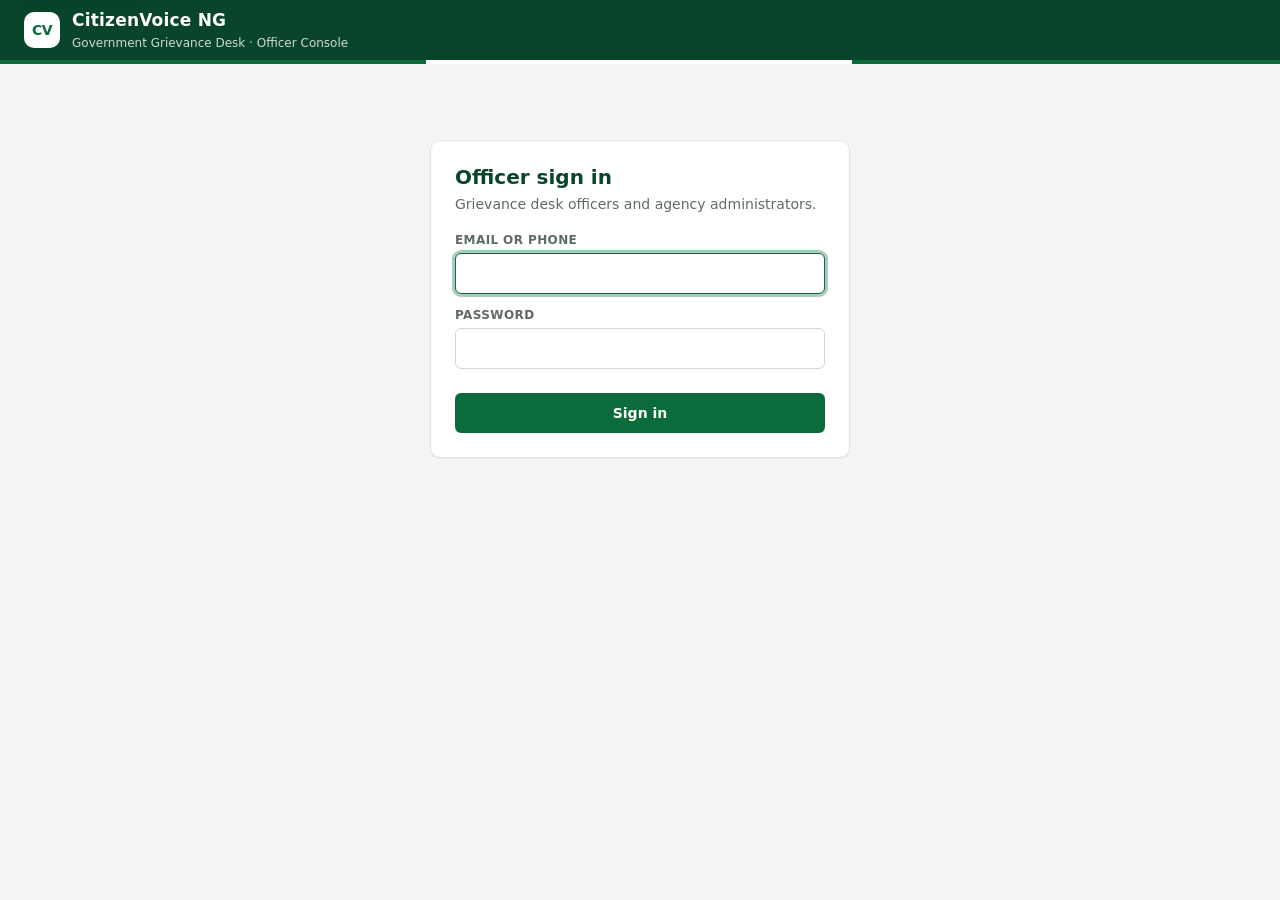
==== static/admin.html @ cbf18ff1 "CitizenVoice NG: grievance reporting bot with urgency triage FastAPI app with a perceive-decide-act " ====
<!DOCTYPE html>
<html lang="en">
<head>
  <meta charset="utf-8">
  <meta name="viewport" content="width=device-width, initial-scale=1">
  <meta name="description" content="CitizenVoice NG officer console: triage queue, analytics, agency routing and model performance.">
  <title>CitizenVoice NG · Officer Console</title>
  <link rel="icon" href="/static/img/favicon.svg" type="image/svg+xml">
  <link rel="stylesheet" href="/static/css/base.css">
  <link rel="stylesheet" href="/static/css/admin.css">
  <script type="module" src="/static/js/admin.js"></script>
</head>
<body>
  <a class="skip-link" href="#main">Skip to content</a>

  <header class="topbar">
    <a class="brand" href="/admin">
      <span class="brand__logo" aria-hidden="true">CV</span>
      <span>
        <span class="brand__name">CitizenVoice NG</span>
        <span class="brand__tag">Government Grievance Desk · Officer Console</span>
      </span>
    </a>
    <nav class="nav" aria-label="Account">
      <span class="nav__user" data-user-name></span>
      <button class="nav__link" type="button" data-action="sign-out" id="sign-out" hidden>Sign out</button>
    </nav>
  </header>

  <!-- officer sign in -->
  <main id="login-view" class="container" hidden>
    <section class="card login-card" aria-labelledby="login-title">
      <h1 class="login-card__title" id="login-title">Officer sign in</h1>
      <p class="muted">Grievance desk officers and agency administrators.</p>
      <form class="form login-card__form" id="login-form">
        <div class="field">
          <label class="field__label" for="login-id">Email or phone</label>
          <input class="input" id="login-id" name="phone" autocomplete="username" required>
        </div>
        <div class="field">
          <label class="field__label" for="login-password">Password</label>
          <input class="input" id="login-password" name="password" type="password" autocomplete="current-password" required>
        </div>
        <p class="form-error" role="alert" data-error></p>
        <button class="btn btn--primary btn--block" type="submit">Sign in</button>
      </form>
    </section>
  </main>

  <!-- console -->
  <main id="main" class="container container--wide" hidden>
    <section class="kpis" id="kpis" aria-label="Key figures"></section>

    <div class="tabs console-tabs" role="tablist" aria-label="Console sections">
      <button class="tab is-active" type="button" role="tab" id="tab-queue" aria-selected="true" aria-controls="panel-queue" data-tab="queue">Triage Queue</button>
      <button class="tab" type="button" role="tab" id="tab-analytics" aria-selected="false" aria-controls="panel-analytics" data-tab="analytics" tabindex="-1">Analytics</button>
      <button class="tab" type="button" role="tab" id="tab-routing" aria-selected="false" aria-controls="panel-routing" data-tab="routing" tabindex="-1">Agency Routing</button>
      <button class="tab" type="button" role="tab" id="tab-model" aria-selected="false" aria-controls="panel-model" data-tab="model" tabindex="-1">Model Performance</button>
    </div>

    <section id="panel-queue" role="tabpanel" aria-labelledby="tab-queue">
      <form class="filters" id="filters" role="search">
        <label class="sr-only" for="filter-urgency">Priority</label>
        <select class="select" id="filter-urgency" name="urgency">
          <option value="">All priorities</option>
          <option>High</option>
          <option>Medium</option>
          <option>Low</option>
        </select>
        <label class="sr-only" for="filter-status">Status</label>
        <select class="select" id="filter-status" name="status">
          <option value="">All statuses</option>
          <option>Forwarded</option>
          <option>Acknowledged</option>
          <option>In Progress</option>
          <option>Resolved</option>
          <option>Closed</option>
        </select>
        <label class="sr-only" for="filter-category">Category</label>
        <select class="select" id="filter-category" name="category">
          <option value="">All categories</option>
        </select>
        <label class="sr-only" for="filter-q">Search</label>
        <input class="input filters__search" id="filter-q" name="q" type="search" placeholder="Search text or reference">
      </form>

      <div class="card card--flush">
        <div class="table-wrap">
          <table class="table table--interactive">
            <caption class="sr-only">Complaints ordered by priority. Select a row to open it.</caption>
            <thead>
              <tr>
                <th scope="col">Priority</th>
                <th scope="col">Reference</th>
                <th scope="col">Complaint</th>
                <th scope="col">Category / Agency</th>
                <th scope="col">Sentiment</th>
                <th scope="col">LGA</th>
                <th scope="col">Status</th>
                <th scope="col">Age</th>
              </tr>
            </thead>
            <tbody id="queue-rows"></tbody>
          </table>
        </div>
      </div>
    </section>

    <section id="panel-analytics" role="tabpanel" aria-labelledby="tab-analytics" hidden></section>
    <section id="panel-routing" role="tabpanel" aria-labelledby="tab-routing" hidden></section>
    <section id="panel-model" role="tabpanel" aria-labelledby="tab-model" hidden></section>
  </main>

  <!-- complaint detail drawer -->
  <div class="drawer" id="drawer" hidden>
    <div class="drawer__backdrop" data-close-drawer></div>
    <aside class="drawer__panel" role="dialog" aria-modal="true" aria-labelledby="drawer-title" tabindex="-1">
      <button class="drawer__close" type="button" aria-label="Close" data-close-drawer>&times;</button>
      <div id="drawer-body"></div>
    </aside>
  </div>
</body>
</html>
---- static/css/base.css ----
/* ==========================================================================
   CitizenVoice NG - shared design system
   Tokens, base elements, layout primitives and reusable components.
   Page-specific rules live in home.css, chat.css, track.css and admin.css.
   ========================================================================== */

/* ---------- Design tokens ---------- */
:root {
  color-scheme: light;

  /* brand */
  --green-900: #06331f;
  --green-800: #08452a;
  --green-700: #0b6b3a;
  --green-600: #12804a;
  --green-100: #d3eadb;
  --green-50: #e8f3ec;

  /* neutrals */
  --ink: #17201b;
  --ink-soft: #34423a;
  --muted: #5d6b63;
  --line: #dfe5e1;
  --line-soft: #eef1ef;
  --bg: #f4f6f5;
  --surface: #ffffff;
  --surface-alt: #fafbfa;

  /* status */
  --danger: #c62828;
  --danger-bg: #fdecea;
  --danger-line: #f3c4c0;
  --danger-ink: #7f1d1d;
  --warning: #b26a00;
  --warning-bg: #fff4e0;
  --success: #2e7d32;
  --success-bg: #e8f5e9;
  --info: #1565c0;
  --info-bg: #e3f2fd;

  /* data colours (also read by admin.js for charts) */
  --c-high: #c62828;
  --c-medium: #e0a000;
  --c-low: #2e7d32;
  --c-negative: #c4512a;
  --c-neutral: #78909c;
  --c-positive: #1e88e5;
  --c-bar: var(--green-700);
  --c-bar-alt: #3d7a59;

  /* shape and depth */
  --radius-sm: 6px;
  --radius: 10px;
  --radius-lg: 14px;
  --radius-pill: 999px;
  --shadow-sm: 0 1px 2px rgba(16, 24, 20, 0.06);
  --shadow: 0 4px 16px rgba(16, 24, 20, 0.08);
  --shadow-lg: 0 16px 48px rgba(16, 24, 20, 0.2);

  /* type and spacing */
  --font: system-ui, -apple-system, "Segoe UI", Roboto, "Helvetica Neue", Arial, sans-serif;
  --fs-xs: 0.75rem;
  --fs-sm: 0.8125rem;
  --fs-base: 0.875rem;
  --fs-md: 1rem;
  --fs-lg: 1.25rem;
  --fs-xl: 1.75rem;
  --space-1: 4px;
  --space-2: 8px;
  --space-3: 12px;
  --space-4: 16px;
  --space-5: 24px;
  --space-6: 32px;
  --space-7: 48px;

  --topbar-h: 60px;
  --focus: 0 0 0 3px rgba(11, 107, 58, 0.35);
}

/* ---------- Base ---------- */
*,
*::before,
*::after {
  box-sizing: border-box;
}

html {
  -webkit-text-size-adjust: 100%;
}

body {
  margin: 0;
  min-height: 100vh;
  font-family: var(--font);
  font-size: var(--fs-base);
  line-height: 1.5;
  color: var(--ink);
  background: var(--bg);
  -webkit-font-smoothing: antialiased;
}

h1,
h2,
h3,
h4 {
  margin: 0;
  line-height: 1.25;
  color: var(--ink);
}

p {
  margin: 0;
}

a {
  color: var(--green-700);
  text-underline-offset: 2px;
}

a:hover {
  color: var(--green-800);
}

button,
input,
select,
textarea {
  font: inherit;
  color: inherit;
}

button {
  cursor: pointer;
}

:focus-visible {
  outline: none;
  box-shadow: var(--focus);
}

[hidden] {
  display: none !important;
}

/* ---------- Utilities ---------- */
.sr-only {
  position: absolute;
  width: 1px;
  height: 1px;
  padding: 0;
  margin: -1px;
  overflow: hidden;
  clip: rect(0 0 0 0);
  white-space: nowrap;
  border: 0;
}

.muted {
  color: var(--muted);
}

.small {
  font-size: var(--fs-sm);
}

.nowrap {
  white-space: nowrap;
}

.stack > * + * {
  margin-top: var(--space-3);
}

.skip-link {
  position: absolute;
  left: var(--space-3);
  top: -40px;
  z-index: 100;
  padding: var(--space-2) var(--space-3);
  background: var(--surface);
  border-radius: var(--radius-sm);
  box-shadow: var(--shadow);
}

.skip-link:focus {
  top: var(--space-3);
}

/* ---------- Top bar ---------- */
.topbar {
  position: relative;
  display: flex;
  align-items: center;
  gap: var(--space-4);
  min-height: var(--topbar-h);
  padding: 0 var(--space-5);
  color: #fff;
  background: var(--green-800);
}

/* the green-white-green strip under the bar */
.topbar::after {
  content: "";
  position: absolute;
  left: 0;
  right: 0;
  bottom: -4px;
  height: 4px;
  background: linear-gradient(90deg, var(--green-700) 33.3%, #fff 33.3% 66.6%, var(--green-700) 66.6%);
}

.brand {
  display: flex;
  align-items: center;
  gap: var(--space-3);
  color: inherit;
  text-decoration: none;
}

.brand:hover {
  color: inherit;
}

.brand__logo {
  display: grid;
  place-items: center;
  width: 36px;
  height: 36px;
  border-radius: var(--radius);
  background: #fff;
  color: var(--green-700);
  font-weight: 800;
  letter-spacing: -0.5px;
}

.brand__name {
  display: block;
  font-size: 1.0625rem;
  font-weight: 700;
  letter-spacing: 0.2px;
}

.brand__tag {
  display: block;
  font-size: var(--fs-xs);
  opacity: 0.8;
}

.nav {
  display: flex;
  align-items: center;
  gap: var(--space-1);
  margin-left: auto;
}

.nav__link {
  padding: 7px 12px;
  border: 0;
  border-radius: var(--radius-sm);
  color: #fff;
  background: transparent;
  text-decoration: none;
  transition: background-color 0.15s ease;
}

.nav__link:hover,
.nav__link.is-active {
  color: #fff;
  background: rgba(255, 255, 255, 0.14);
}

.nav__user {
  margin: 0 var(--space-2);
  opacity: 0.85;
  font-size: var(--fs-sm);
}

/* ---------- Layout ---------- */
.container {
  width: 100%;
  max-width: 1180px;
  margin: 0 auto;
  padding: var(--space-6) var(--space-5);
}

.container--narrow {
  max-width: 880px;
}

.grid-2,
.grid-3 {
  display: grid;
  gap: var(--space-4);
}

.grid-2 {
  grid-template-columns: repeat(2, minmax(0, 1fr));
}

.grid-3 {
  grid-template-columns: repeat(3, minmax(0, 1fr));
}

.footer {
  padding: var(--space-5);
  text-align: center;
  font-size: var(--fs-sm);
  color: var(--muted);
}

/* ---------- Card ---------- */
.card {
  background: var(--surface);
  border: 1px solid var(--line);
  border-radius: var(--radius);
  padding: var(--space-5);
  box-shadow: var(--shadow-sm);
}

.card--flush {
  padding: 0;
  overflow: hidden;
}

.card__title {
  margin-bottom: var(--space-3);
  font-size: var(--fs-base);
  font-weight: 700;
}

.card__subtitle {
  font-weight: 400;
  color: var(--muted);
}

.section-title {
  margin: var(--space-5) 0 var(--space-3);
  font-size: var(--fs-md);
}

/* ---------- Buttons ---------- */
.btn {
  display: inline-flex;
  align-items: center;
  justify-content: center;
  gap: var(--space-2);
  min-height: 40px;
  padding: 0 var(--space-4);
  border: 1px solid transparent;
  border-radius: var(--radius-sm);
  font-weight: 600;
  text-decoration: none;
  white-space: nowrap;
  transition: background-color 0.15s ease, border-color 0.15s ease, opacity 0.15s ease;
}

.btn--primary {
  color: #fff;
  background: var(--green-700);
}

.btn--primary:hover {
  color: #fff;
  background: var(--green-800);
}

.btn--ghost {
  color: var(--green-700);
  background: var(--surface);
  border-color: var(--green-700);
}

.btn--ghost:hover {
  background: var(--green-50);
}

.btn--block {
  width: 100%;
}

.btn--pill {
  border-radius: var(--radius-pill);
  padding: 0 var(--space-5);
}

.btn:disabled,
.btn[aria-busy="true"] {
  opacity: 0.6;
  cursor: not-allowed;
}

.link-button {
  padding: 0;
  border: 0;
  background: none;
  color: var(--green-700);
  font-weight: 700;
  text-align: left;
}

.link-button:hover {
  text-decoration: underline;
}

/* ---------- Forms ---------- */
.form > * + * {
  margin-top: var(--space-3);
}

.field__label {
  display: block;
  margin-bottom: var(--space-1);
  font-size: var(--fs-xs);
  font-weight: 600;
  color: var(--muted);
  text-transform: uppercase;
  letter-spacing: 0.4px;
}

.input,
.select,
.textarea {
  width: 100%;
  min-height: 40px;
  padding: 9px 12px;
  border: 1px solid #cfd8d3;
  border-radius: var(--radius-sm);
  background: var(--surface);
  transition: border-color 0.15s ease, box-shadow 0.15s ease;
}

.input:hover,
.select:hover,
.textarea:hover {
  border-color: #b6c3bb;
}

.input:focus,
.select:focus,
.textarea:focus {
  outline: none;
  border-color: var(--green-700);
  box-shadow: var(--focus);
}

.form-error {
  min-height: 1.25em;
  font-size: var(--fs-sm);
  color: var(--danger);
}

.form-error:empty {
  min-height: 0;
}

/* ---------- Pills and tags ---------- */
.pill {
  display: inline-block;
  padding: 2px 10px;
  border-radius: var(--radius-pill);
  font-size: var(--fs-xs);
  font-weight: 700;
  letter-spacing: 0.2px;
  white-space: nowrap;
  color: var(--ink-soft);
  background: var(--line-soft);
}

.pill--lg {
  padding: 4px 12px;
  font-size: var(--fs-sm);
}

.pill--high { color: var(--danger); background: var(--danger-bg); }
.pill--medium { color: var(--warning); background: var(--warning-bg); }
.pill--low { color: var(--success); background: var(--success-bg); }
.pill--negative { color: #b23c17; background: #fbe9e7; }
.pill--neutral { color: #455a64; background: #eceff1; }
.pill--positive { color: var(--info); background: var(--info-bg); }
.pill--resolved,
.pill--closed { color: var(--success); background: var(--success-bg); }

.tags {
  display: flex;
  flex-wrap: wrap;
  gap: var(--space-1);
}

.tag {
  padding: 1px 8px;
  border-radius: var(--radius-sm);
  font-size: var(--fs-xs);
  color: #b71c1c;
  background: var(--danger-bg);
}

.tag--warn {
  color: #8a5200;
  background: var(--warning-bg);
}

/* ---------- Key / value rows ---------- */
.kv {
  display: flex;
  justify-content: space-between;
  align-items: center;
  gap: var(--space-3);
  padding: 7px 0;
  border-bottom: 1px dashed #e6ebe8;
  font-size: var(--fs-sm);
}

.kv__key {
  color: var(--muted);
}

.kv__value {
  font-weight: 700;
  text-align: right;
}

.label-caps {
  margin: var(--space-3) 0 var(--space-1);
  font-size: var(--fs-xs);
  font-weight: 600;
  color: var(--muted);
  text-transform: uppercase;
  letter-spacing: 0.4px;
}

/* ---------- Alerts and notices ---------- */
.alert {
  padding: var(--space-3) var(--space-4);
  border: 1px solid var(--line);
  border-radius: var(--radius);
  font-size: var(--fs-sm);
  background: var(--surface);
}

.alert--danger {
  color: var(--danger-ink);
  background: var(--danger-bg);
  border-color: var(--danger-line);
}

.alert--info {
  color: var(--green-800);
  background: var(--green-50);
  border-color: var(--green-100);
}

.empty {
  padding: var(--space-4) 0;
  font-size: var(--fs-sm);
  color: var(--muted);
}

/* ---------- Tabs ---------- */
.tabs {
  display: flex;
  gap: var(--space-1);
  border-bottom: 1px solid var(--line);
}

.tab {
  padding: var(--space-3) var(--space-4);
  border: 0;
  border-bottom: 3px solid transparent;
  background: none;
  font-weight: 600;
  color: var(--muted);
  transition: color 0.15s ease, border-color 0.15s ease;
}

.tab:hover {
  color: var(--ink);
}

.tab.is-active {
  color: var(--green-700);
  border-bottom-color: var(--green-700);
}

/* ---------- Tables ---------- */
.table-wrap {
  overflow-x: auto;
}

.table {
  width: 100%;
  border-collapse: collapse;
}

.table th {
  padding: 10px 12px;
  border-bottom: 1px solid var(--line);
  background: var(--surface-alt);
  font-size: var(--fs-xs);
  font-weight: 600;
  color: var(--muted);
  text-align: left;
  text-transform: uppercase;
  letter-spacing: 0.4px;
  white-space: nowrap;
}

.table td {
  padding: 10px 12px;
  border-bottom: 1px solid var(--line-soft);
  vertical-align: top;
}

.table tbody tr:last-child td {
  border-bottom: 0;
}

.table .is-highlight td {
  font-weight: 700;
  background: var(--green-50);
}

.table--interactive tbody tr {
  cursor: pointer;
  transition: background-color 0.1s ease;
}

.table--interactive tbody tr:hover,
.table--interactive tbody tr:focus-visible {
  background: #f7faf8;
}

/* ---------- Loading ---------- */
.spinner {
  display: inline-block;
  width: 16px;
  height: 16px;
  border: 2px solid currentColor;
  border-right-color: transparent;
  border-radius: 50%;
  animation: spin 0.7s linear infinite;
  vertical-align: middle;
}

@keyframes spin {
  to { transform: rotate(360deg); }
}

@media (prefers-reduced-motion: reduce) {
  *,
  *::before,
  *::after {
    animation-duration: 0.01ms !important;
    transition-duration: 0.01ms !important;
  }
}

/* ---------- Responsive ---------- */
@media (max-width: 980px) {
  .grid-2,
  .grid-3 {
    grid-template-columns: minmax(0, 1fr);
  }
}

@media (max-width: 640px) {
  .topbar {
    flex-wrap: wrap;
    padding: var(--space-2) var(--space-4);
  }

  .brand__tag,
  .nav__user {
    display: none;
  }

  .nav__link {
    padding: 6px 8px;
  }

  .container {
    padding: var(--space-5) var(--space-4);
  }

  .card {
    padding: var(--space-4);
  }
}
---- static/css/admin.css ----
/* ==========================================================================
   Officer console: KPIs, triage queue, complaint drawer, analytics, routing,
   model performance
   ========================================================================== */

.container--wide {
  max-width: 1360px;
}

/* ---------- sign in ---------- */
.login-card {
  max-width: 420px;
  margin: var(--space-7) auto;
}

.login-card__title {
  margin-bottom: var(--space-1);
  font-size: var(--fs-lg);
  color: var(--green-800);
}

.login-card__form {
  margin-top: var(--space-4);
}

/* ---------- KPIs ---------- */
.kpis {
  display: grid;
  grid-template-columns: repeat(5, minmax(0, 1fr));
  gap: var(--space-3);
}

.kpi {
  padding: var(--space-4);
  border: 1px solid var(--line);
  border-radius: var(--radius);
  background: var(--surface);
  box-shadow: var(--shadow-sm);
}

.kpi__label {
  display: block;
  font-size: var(--fs-xs);
  color: var(--muted);
}

.kpi__value {
  display: block;
  margin-top: var(--space-1);
  font-size: var(--fs-xl);
  font-weight: 700;
  line-height: 1.1;
}

.kpi--alert {
  border-left: 4px solid var(--danger);
}

.kpi--alert .kpi__value {
  color: var(--danger);
}

.console-tabs {
  margin: var(--space-5) 0 var(--space-4);
}

/* ---------- queue ---------- */
.filters {
  display: flex;
  flex-wrap: wrap;
  gap: var(--space-2);
  margin-bottom: var(--space-3);
}

.filters .select {
  width: auto;
  min-width: 160px;
}

.filters__search {
  flex: 1;
  min-width: 220px;
}

.queue__text {
  max-width: 440px;
  line-height: 1.45;
  color: var(--ink-soft);
}

.queue__sub {
  margin-top: 2px;
  font-size: var(--fs-xs);
  color: var(--muted);
}

.sla-breach {
  margin-top: 2px;
  font-size: var(--fs-xs);
  font-weight: 700;
  color: var(--danger);
}

/* ---------- drawer ---------- */
.drawer {
  position: fixed;
  inset: 0;
  z-index: 50;
  display: flex;
  justify-content: flex-end;
}

.drawer__backdrop {
  position: absolute;
  inset: 0;
  background: rgba(10, 20, 15, 0.38);
  animation: fade-in 0.15s ease;
}

.drawer__panel {
  position: relative;
  width: min(620px, 100%);
  height: 100%;
  overflow-y: auto;
  padding: var(--space-5) var(--space-5) var(--space-6);
  background: var(--surface);
  box-shadow: var(--shadow-lg);
  animation: slide-in 0.2s ease;
}

.drawer__panel:focus {
  outline: none;
}

.drawer__close {
  position: absolute;
  top: var(--space-3);
  right: var(--space-3);
  width: 36px;
  height: 36px;
  border: 0;
  border-radius: 50%;
  font-size: 1.5rem;
  line-height: 1;
  color: var(--muted);
  background: transparent;
}

.drawer__close:hover {
  background: var(--line-soft);
}

.detail__header {
  display: flex;
  align-items: center;
  gap: var(--space-3);
  padding-right: var(--space-6);
}

.detail__title {
  font-size: var(--fs-lg);
}

.detail__text {
  margin: var(--space-4) 0;
  padding: var(--space-3) var(--space-4);
  border-radius: var(--radius);
  line-height: 1.6;
  background: var(--bg);
}

.detail__heading {
  margin: var(--space-5) 0 var(--space-2);
  font-size: var(--fs-md);
}

.status-form {
  display: grid;
  grid-template-columns: 180px minmax(0, 1fr) auto;
  gap: var(--space-2);
}

.history__item {
  padding: var(--space-2) 0;
  border-bottom: 1px solid var(--line-soft);
}

.history__meta,
.dispatch__item {
  font-size: var(--fs-xs);
  color: var(--muted);
}

.dispatch__item + .dispatch__item {
  margin-top: var(--space-1);
}

@keyframes fade-in {
  from { opacity: 0; }
}

@keyframes slide-in {
  from { transform: translateX(40px); opacity: 0; }
}

/* ---------- charts ---------- */
.donut {
  display: flex;
  align-items: center;
  gap: var(--space-5);
}

.donut__ring {
  display: grid;
  flex: none;
  place-items: center;
  width: 132px;
  height: 132px;
  border-radius: 50%;
}

.donut__hole {
  display: grid;
  place-items: center;
  width: 76px;
  height: 76px;
  border-radius: 50%;
  font-size: var(--fs-lg);
  font-weight: 700;
  background: var(--surface);
}

.legend {
  margin: 0;
  padding: 0;
  list-style: none;
  font-size: var(--fs-sm);
}

.legend__item {
  display: flex;
  align-items: center;
  gap: var(--space-2);
  margin: var(--space-1) 0;
}

.legend__swatch {
  width: 10px;
  height: 10px;
  border-radius: 2px;
}

.hbar {
  display: grid;
  grid-template-columns: 130px minmax(0, 1fr) 40px;
  gap: var(--space-2);
  align-items: center;
  margin: var(--space-2) 0;
  font-size: var(--fs-sm);
}

.hbar__track {
  height: 9px;
  overflow: hidden;
  border-radius: 5px;
  background: var(--line-soft);
}

.hbar__fill {
  height: 100%;
  border-radius: 5px;
  background: var(--c-bar);
}

.hbar__fill--alt {
  background: var(--c-bar-alt);
}

.hbar__value {
  font-weight: 700;
  text-align: right;
}

.daily {
  display: flex;
  align-items: flex-end;
  gap: var(--space-1);
}

.daily__day {
  display: flex;
  flex: 1;
  flex-direction: column;
  align-items: center;
  gap: var(--space-1);
}

.daily__stack {
  display: flex;
  flex-direction: column-reverse;
  width: 70%;
  height: 150px;
}

.daily__seg--low { background: var(--c-low); }
.daily__seg--medium { background: var(--c-medium); }
.daily__seg--high { background: var(--c-high); border-radius: 3px 3px 0 0; }

.daily__label {
  font-size: 0.6875rem;
  color: var(--muted);
}

.mt {
  margin-top: var(--space-4);
}

/* ---------- responsive ---------- */
@media (max-width: 980px) {
  .kpis {
    grid-template-columns: repeat(2, minmax(0, 1fr));
  }

  .status-form {
    grid-template-columns: minmax(0, 1fr);
  }
}

@media (max-width: 640px) {
  .filters .select,
  .filters__search {
    width: 100%;
    min-width: 0;
  }

  .drawer__panel {
    padding: var(--space-4);
  }

  .donut {
    flex-direction: column;
    align-items: flex-start;
  }
}

.model-card__title {
  padding: var(--space-4) var(--space-4) 0;
}

.model-card .table th,
.model-card .table td {
  padding: 8px 10px;
}

.model-card .table td:first-child {
  white-space: nowrap;
}

.serving-cell {
  min-width: 300px;
  font-size: var(--fs-sm);
}

/* keep the console tabs on one scrollable line on small screens */
.console-tabs {
  overflow-x: auto;
  scrollbar-width: none;
}

.console-tabs .tab {
  white-space: nowrap;
}
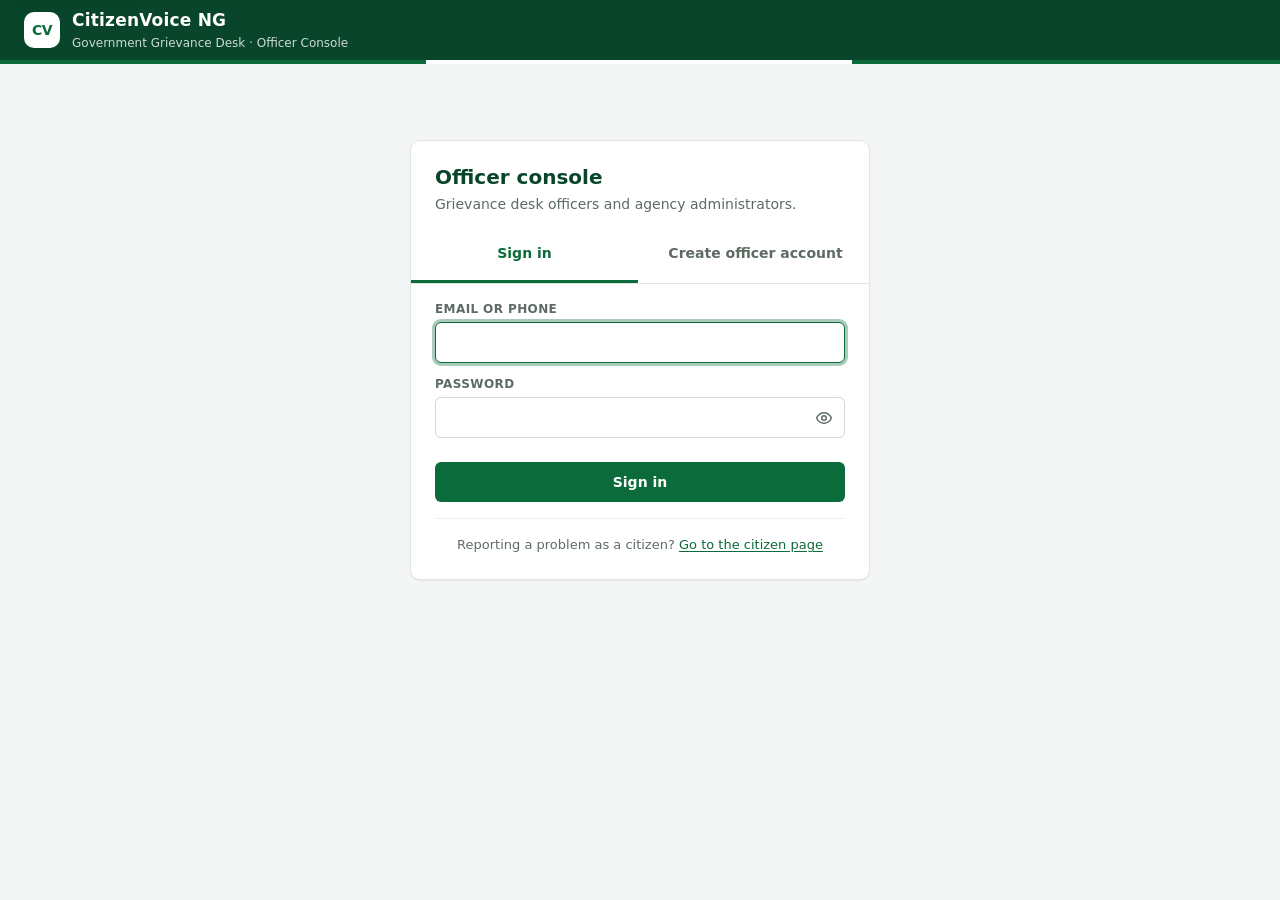
==== commit 5507ce96: "Officer self-registration with super-admin approval; password eye toggle No officer account is creat" ====
--- a/static/admin.html
+++ b/static/admin.html
@@ -29,10 +29,18 @@
 
   <!-- officer sign in -->
   <main id="login-view" class="container" hidden>
-    <section class="card login-card" aria-labelledby="login-title">
-      <h1 class="login-card__title" id="login-title">Officer sign in</h1>
-      <p class="muted">Grievance desk officers and agency administrators.</p>
-      <form class="form login-card__form" id="login-form">
+    <section class="card auth-card login-card" aria-labelledby="login-title">
+      <h1 class="login-card__title" id="login-title">Officer console</h1>
+      <p class="muted login-card__lead">Grievance desk officers and agency administrators.</p>
+
+      <div class="tabs auth-card__tabs" role="tablist" aria-label="Officer account">
+        <button class="tab is-active" type="button" role="tab" id="tab-officer-login"
+                aria-selected="true" aria-controls="officer-login" data-tab="login">Sign in</button>
+        <button class="tab" type="button" role="tab" id="tab-officer-register"
+                aria-selected="false" aria-controls="officer-register" data-tab="register" tabindex="-1">Create officer account</button>
+      </div>
+
+      <form class="form" id="officer-login" role="tabpanel" aria-labelledby="tab-officer-login">
         <div class="field">
           <label class="field__label" for="login-id">Email or phone</label>
           <input class="input" id="login-id" name="phone" autocomplete="username" required>
@@ -44,6 +52,35 @@
         <p class="form-error" role="alert" data-error></p>
         <button class="btn btn--primary btn--block" type="submit">Sign in</button>
       </form>
+
+      <form class="form" id="officer-register" role="tabpanel" aria-labelledby="tab-officer-register" hidden>
+        <p class="alert alert--info" id="setup-notice"></p>
+        <div class="field">
+          <label class="field__label" for="off-name">Full name</label>
+          <input class="input" id="off-name" name="full_name" autocomplete="name" required minlength="2" maxlength="80">
+        </div>
+        <div class="field">
+          <label class="field__label" for="off-email">Official email</label>
+          <input class="input" id="off-email" name="email" type="email" autocomplete="email" required>
+        </div>
+        <div class="field">
+          <label class="field__label" for="off-phone">Phone number</label>
+          <input class="input" id="off-phone" name="phone" type="tel" inputmode="numeric" autocomplete="tel" required minlength="7" maxlength="20">
+        </div>
+        <div class="field">
+          <label class="field__label" for="off-password">Password</label>
+          <input class="input" id="off-password" name="password" type="password" autocomplete="new-password" required minlength="8">
+          <p class="field__hint">At least 8 characters.</p>
+        </div>
+        <div class="field">
+          <label class="field__label" for="off-confirm">Confirm password</label>
+          <input class="input" id="off-confirm" name="confirm" type="password" autocomplete="new-password" required minlength="8">
+        </div>
+        <p class="form-error" role="alert" data-error></p>
+        <button class="btn btn--primary btn--block" type="submit">Create officer account</button>
+      </form>
+
+      <p class="auth-card__footer">Reporting a problem as a citizen? <a href="/">Go to the citizen page</a></p>
     </section>
   </main>
 
@@ -56,6 +93,9 @@
       <button class="tab" type="button" role="tab" id="tab-analytics" aria-selected="false" aria-controls="panel-analytics" data-tab="analytics" tabindex="-1">Analytics</button>
       <button class="tab" type="button" role="tab" id="tab-routing" aria-selected="false" aria-controls="panel-routing" data-tab="routing" tabindex="-1">Agency Routing</button>
       <button class="tab" type="button" role="tab" id="tab-model" aria-selected="false" aria-controls="panel-model" data-tab="model" tabindex="-1">Model Performance</button>
+      <button class="tab" type="button" role="tab" id="tab-officers" aria-selected="false" aria-controls="panel-officers" data-tab="officers" tabindex="-1" hidden>
+        Officers <span class="tab__badge" id="pending-badge" hidden></span>
+      </button>
     </div>
 
     <section id="panel-queue" role="tabpanel" aria-labelledby="tab-queue">
@@ -109,6 +149,7 @@
     <section id="panel-analytics" role="tabpanel" aria-labelledby="tab-analytics" hidden></section>
     <section id="panel-routing" role="tabpanel" aria-labelledby="tab-routing" hidden></section>
     <section id="panel-model" role="tabpanel" aria-labelledby="tab-model" hidden></section>
+    <section id="panel-officers" role="tabpanel" aria-labelledby="tab-officers" hidden></section>
   </main>
 
   <!-- complaint detail drawer -->
--- a/static/css/base.css
+++ b/static/css/base.css
@@ -443,6 +443,50 @@
   box-shadow: var(--focus);
 }
 
+/* password input with a show / hide (eye) button inside it */
+.password-field {
+  position: relative;
+}
+
+.password-field .input {
+  padding-right: 44px;
+}
+
+.password-toggle {
+  position: absolute;
+  top: 50%;
+  right: 4px;
+  display: grid;
+  place-items: center;
+  width: 34px;
+  height: 34px;
+  border: 0;
+  border-radius: var(--radius-sm);
+  color: var(--muted);
+  background: transparent;
+  transform: translateY(-50%);
+  transition: color 0.15s ease, background-color 0.15s ease;
+}
+
+.password-toggle:hover {
+  color: var(--green-700);
+  background: var(--green-50);
+}
+
+.password-toggle[aria-pressed="true"] {
+  color: var(--green-700);
+}
+
+.field__hint {
+  margin-top: var(--space-1);
+  font-size: var(--fs-xs);
+  color: var(--muted);
+}
+
+.form-success {
+  font-size: var(--fs-sm);
+}
+
 .form-error {
   min-height: 1.25em;
   font-size: var(--fs-sm);
@@ -581,6 +625,39 @@
   border-bottom-color: var(--green-700);
 }
 
+/* ---------- Sign-in / registration card (citizen and officer pages) ---------- */
+.auth-card {
+  padding-top: 0;
+}
+
+.auth-card__tabs {
+  margin: 0 calc(-1 * var(--space-5)) var(--space-4);
+}
+
+.auth-card__tabs .tab {
+  flex: 1;
+  padding: var(--space-4);
+}
+
+.auth-card__footer {
+  margin-top: var(--space-4);
+  padding-top: var(--space-4);
+  border-top: 1px solid var(--line-soft);
+  font-size: var(--fs-sm);
+  text-align: center;
+  color: var(--muted);
+}
+
+.auth-card__notice {
+  margin: var(--space-4) 0 0;
+}
+
+@media (max-width: 640px) {
+  .auth-card__tabs {
+    margin: 0 calc(-1 * var(--space-4)) var(--space-4);
+  }
+}
+
 /* ---------- Tables ---------- */
 .table-wrap {
   overflow-x: auto;
--- a/static/css/admin.css
+++ b/static/css/admin.css
@@ -370,3 +370,54 @@
 .console-tabs .tab {
   white-space: nowrap;
 }
+
+/* ---------- officer sign in / registration ---------- */
+.login-card.auth-card {
+  max-width: 460px;
+  padding-top: var(--space-5);
+}
+
+.login-card__lead {
+  margin-bottom: var(--space-3);
+}
+
+/* ---------- officer accounts (super administrator) ---------- */
+.tab__badge {
+  display: inline-grid;
+  place-items: center;
+  min-width: 20px;
+  height: 20px;
+  margin-left: var(--space-1);
+  padding: 0 6px;
+  border-radius: var(--radius-pill);
+  font-size: var(--fs-xs);
+  font-weight: 700;
+  color: #fff;
+  background: var(--danger);
+}
+
+.officer-actions {
+  display: flex;
+  flex-wrap: wrap;
+  gap: var(--space-2);
+}
+
+.btn--sm {
+  min-height: 32px;
+  padding: 0 var(--space-3);
+  font-size: var(--fs-sm);
+}
+
+.btn--danger {
+  color: var(--danger);
+  border-color: var(--danger-line);
+}
+
+.btn--danger:hover {
+  color: var(--danger);
+  background: var(--danger-bg);
+}
+
+.table .is-pending td {
+  background: #fffaf0;
+}
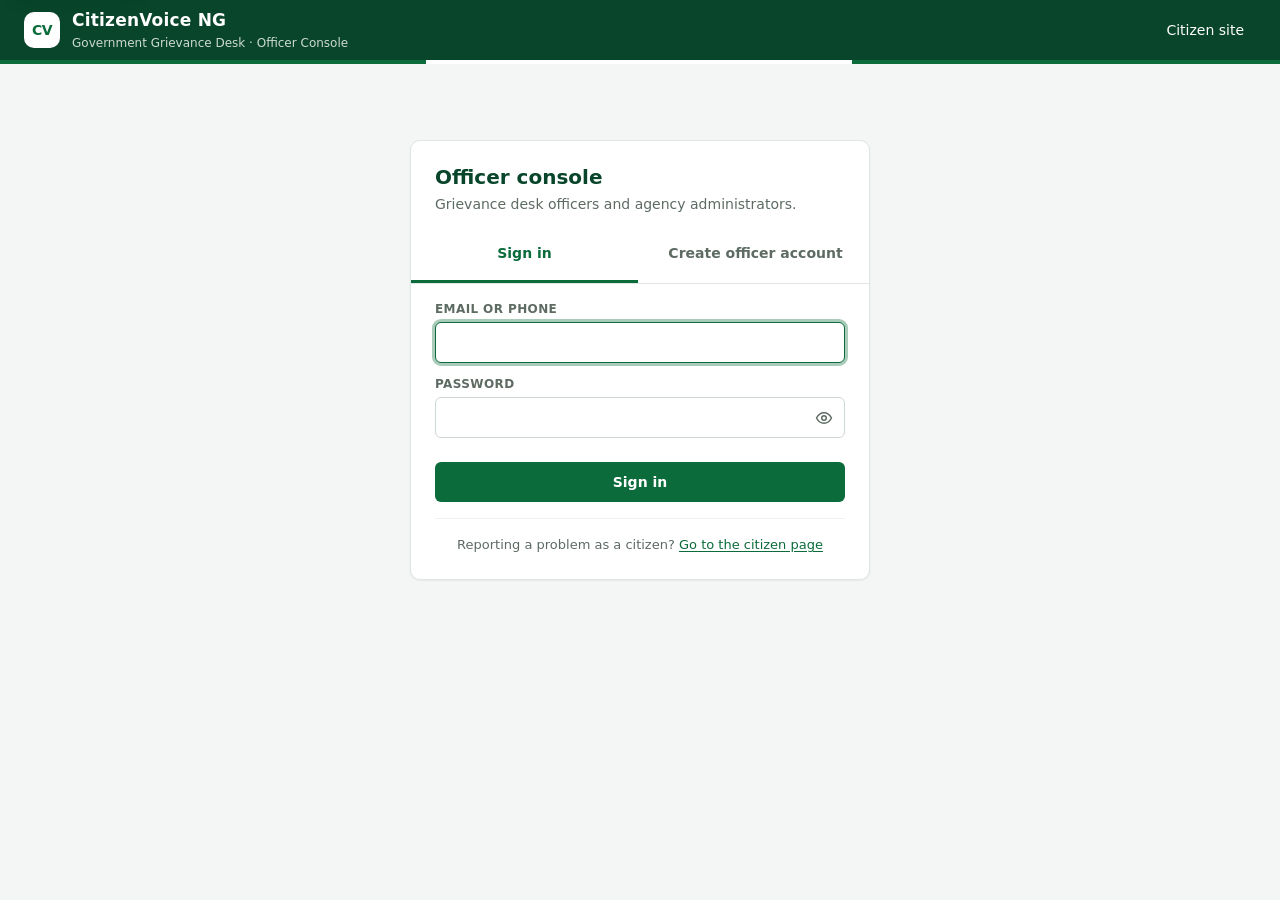
==== commit 06e8d2b7: "Officer console: sidebar navigation instead of tabs - Left sidebar with icons, grouped into Operatio" ====
--- a/static/admin.html
+++ b/static/admin.html
@@ -21,9 +21,8 @@
         <span class="brand__tag">Government Grievance Desk · Officer Console</span>
       </span>
     </a>
-    <nav class="nav" aria-label="Account">
-      <span class="nav__user" data-user-name></span>
-      <button class="nav__link" type="button" data-action="sign-out" id="sign-out" hidden>Sign out</button>
+    <nav class="nav" aria-label="Site">
+      <a class="nav__link" href="/">Citizen site</a>
     </nav>
   </header>
 
@@ -85,20 +84,55 @@
   </main>
 
   <!-- console -->
-  <main id="main" class="container container--wide" hidden>
-    <section class="kpis" id="kpis" aria-label="Key figures"></section>
+  <div class="console" id="console" hidden>
+    <aside class="sidebar" aria-label="Console navigation">
+      <p class="sidebar__label" id="nav-label-ops">Operations</p>
+      <div class="sidebar__nav console-tabs" role="tablist" aria-orientation="vertical" aria-labelledby="nav-label-ops">
+        <button class="sidebar__link is-active" type="button" role="tab" id="tab-queue" aria-selected="true" aria-controls="panel-queue" data-tab="queue">
+          <svg class="sidebar__icon" viewBox="0 0 24 24" aria-hidden="true" focusable="false"><path d="M4 6h16"/><path d="M4 12h16"/><path d="M4 18h10"/><path d="M18 16l2 2-2 2"/></svg>
+          <span class="sidebar__text">Triage Queue</span>
+        </button>
+        <button class="sidebar__link" type="button" role="tab" id="tab-analytics" aria-selected="false" aria-controls="panel-analytics" data-tab="analytics" tabindex="-1">
+          <svg class="sidebar__icon" viewBox="0 0 24 24" aria-hidden="true" focusable="false"><path d="M4 20V10"/><path d="M10 20V4"/><path d="M16 20v-7"/><path d="M22 20H2"/></svg>
+          <span class="sidebar__text">Analytics</span>
+        </button>
+        <button class="sidebar__link" type="button" role="tab" id="tab-routing" aria-selected="false" aria-controls="panel-routing" data-tab="routing" tabindex="-1">
+          <svg class="sidebar__icon" viewBox="0 0 24 24" aria-hidden="true" focusable="false"><path d="M6 3v12"/><path d="M6 15a3 3 0 1 0 0 6 3 3 0 0 0 0-6z"/><path d="M18 9a3 3 0 1 0 0-6 3 3 0 0 0 0 6z"/><path d="M18 9a9 9 0 0 1-9 9"/></svg>
+          <span class="sidebar__text">Agency Routing</span>
+        </button>
+        <button class="sidebar__link" type="button" role="tab" id="tab-model" aria-selected="false" aria-controls="panel-model" data-tab="model" tabindex="-1">
+          <svg class="sidebar__icon" viewBox="0 0 24 24" aria-hidden="true" focusable="false"><path d="M12 2l2.4 5.6L20 10l-5.6 2.4L12 18l-2.4-5.6L4 10l5.6-2.4z"/><path d="M19 16l.8 2 2 .8-2 .8-.8 2-.8-2-2-.8 2-.8z"/></svg>
+          <span class="sidebar__text">Model Performance</span>
+        </button>
+        <p class="sidebar__label sidebar__label--admin" id="nav-label-admin" role="presentation" hidden>Administration</p>
+        <button class="sidebar__link" type="button" role="tab" id="tab-officers" aria-selected="false" aria-controls="panel-officers" data-tab="officers" tabindex="-1" hidden>
+          <svg class="sidebar__icon" viewBox="0 0 24 24" aria-hidden="true" focusable="false"><path d="M16 21v-2a4 4 0 0 0-4-4H6a4 4 0 0 0-4 4v2"/><path d="M9 11a4 4 0 1 0 0-8 4 4 0 0 0 0 8z"/><path d="M22 21v-2a4 4 0 0 0-3-3.9"/><path d="M16 3.1a4 4 0 0 1 0 7.8"/></svg>
+          <span class="sidebar__text">Officers</span>
+          <span class="sidebar__badge" id="pending-badge" hidden></span>
+        </button>
+      </div>
 
-    <div class="tabs console-tabs" role="tablist" aria-label="Console sections">
-      <button class="tab is-active" type="button" role="tab" id="tab-queue" aria-selected="true" aria-controls="panel-queue" data-tab="queue">Triage Queue</button>
-      <button class="tab" type="button" role="tab" id="tab-analytics" aria-selected="false" aria-controls="panel-analytics" data-tab="analytics" tabindex="-1">Analytics</button>
-      <button class="tab" type="button" role="tab" id="tab-routing" aria-selected="false" aria-controls="panel-routing" data-tab="routing" tabindex="-1">Agency Routing</button>
-      <button class="tab" type="button" role="tab" id="tab-model" aria-selected="false" aria-controls="panel-model" data-tab="model" tabindex="-1">Model Performance</button>
-      <button class="tab" type="button" role="tab" id="tab-officers" aria-selected="false" aria-controls="panel-officers" data-tab="officers" tabindex="-1" hidden>
-        Officers <span class="tab__badge" id="pending-badge" hidden></span>
-      </button>
-    </div>
+      <div class="sidebar__footer">
+        <span class="sidebar__avatar" id="sidebar-avatar" aria-hidden="true"></span>
+        <span class="sidebar__who">
+          <span class="sidebar__name" data-user-name></span>
+          <span class="sidebar__role" id="sidebar-role"></span>
+        </span>
+        <button class="sidebar__signout" type="button" data-action="sign-out" id="sign-out" aria-label="Sign out" title="Sign out">
+          <svg viewBox="0 0 24 24" aria-hidden="true" focusable="false"><path d="M9 21H5a2 2 0 0 1-2-2V5a2 2 0 0 1 2-2h4"/><path d="M16 17l5-5-5-5"/><path d="M21 12H9"/></svg>
+        </button>
+      </div>
+    </aside>
 
-    <section id="panel-queue" role="tabpanel" aria-labelledby="tab-queue">
+    <main class="console__main" id="main">
+      <header class="console__header">
+        <h1 class="console__title" id="section-title">Triage Queue</h1>
+        <p class="console__subtitle" id="section-subtitle"></p>
+      </header>
+
+      <section class="kpis" id="kpis" aria-label="Key figures"></section>
+
+    <section id="panel-queue" class="console__panel" role="tabpanel" aria-labelledby="tab-queue">
       <form class="filters" id="filters" role="search">
         <label class="sr-only" for="filter-urgency">Priority</label>
         <select class="select" id="filter-urgency" name="urgency">
@@ -146,11 +180,12 @@
       </div>
     </section>
 
-    <section id="panel-analytics" role="tabpanel" aria-labelledby="tab-analytics" hidden></section>
-    <section id="panel-routing" role="tabpanel" aria-labelledby="tab-routing" hidden></section>
-    <section id="panel-model" role="tabpanel" aria-labelledby="tab-model" hidden></section>
-    <section id="panel-officers" role="tabpanel" aria-labelledby="tab-officers" hidden></section>
-  </main>
+    <section id="panel-analytics" class="console__panel" role="tabpanel" aria-labelledby="tab-analytics" hidden></section>
+    <section id="panel-routing" class="console__panel" role="tabpanel" aria-labelledby="tab-routing" hidden></section>
+    <section id="panel-model" class="console__panel" role="tabpanel" aria-labelledby="tab-model" hidden></section>
+    <section id="panel-officers" class="console__panel" role="tabpanel" aria-labelledby="tab-officers" hidden></section>
+    </main>
+  </div>
 
   <!-- complaint detail drawer -->
   <div class="drawer" id="drawer" hidden>
--- a/static/css/admin.css
+++ b/static/css/admin.css
@@ -3,8 +3,207 @@
    model performance
    ========================================================================== */
 
-.container--wide {
-  max-width: 1360px;
+/* ---------- console layout: sidebar + content ---------- */
+.console {
+  display: grid;
+  grid-template-columns: 248px minmax(0, 1fr);
+  min-height: calc(100vh - var(--topbar-h));
+  margin-top: 4px; /* room for the flag strip */
+}
+
+.sidebar {
+  position: sticky;
+  top: 0;
+  display: flex;
+  flex-direction: column;
+  height: calc(100vh - var(--topbar-h) - 4px);
+  padding: var(--space-5) var(--space-3) var(--space-3);
+  border-right: 1px solid var(--line);
+  background: var(--surface);
+}
+
+.sidebar__nav {
+  display: flex;
+  flex: 1;
+  flex-direction: column;
+  gap: 2px;
+  overflow-y: auto;
+}
+
+.sidebar__label {
+  margin: 0 var(--space-3) var(--space-2);
+  font-size: 0.6875rem;
+  font-weight: 700;
+  color: var(--muted);
+  text-transform: uppercase;
+  letter-spacing: 0.6px;
+}
+
+.sidebar__label--admin {
+  margin-top: var(--space-5);
+}
+
+.sidebar__link {
+  position: relative;
+  display: flex;
+  align-items: center;
+  gap: var(--space-3);
+  width: 100%;
+  padding: 10px var(--space-3);
+  border: 0;
+  border-radius: var(--radius);
+  font-weight: 600;
+  text-align: left;
+  color: var(--ink-soft);
+  background: transparent;
+  transition: background-color 0.15s ease, color 0.15s ease;
+}
+
+.sidebar__link:hover {
+  color: var(--ink);
+  background: var(--bg);
+}
+
+.sidebar__link.is-active {
+  color: var(--green-800);
+  background: var(--green-50);
+}
+
+.sidebar__link.is-active::before {
+  content: "";
+  position: absolute;
+  left: calc(-1 * var(--space-3));
+  top: 8px;
+  bottom: 8px;
+  width: 3px;
+  border-radius: 0 3px 3px 0;
+  background: var(--green-700);
+}
+
+.sidebar__icon {
+  flex: none;
+  width: 18px;
+  height: 18px;
+  fill: none;
+  stroke: currentColor;
+  stroke-width: 2;
+  stroke-linecap: round;
+  stroke-linejoin: round;
+}
+
+.sidebar__text {
+  flex: 1;
+  white-space: nowrap;
+}
+
+.sidebar__badge {
+  display: inline-grid;
+  place-items: center;
+  min-width: 20px;
+  height: 20px;
+  padding: 0 6px;
+  border-radius: var(--radius-pill);
+  font-size: var(--fs-xs);
+  font-weight: 700;
+  color: #fff;
+  background: var(--danger);
+}
+
+.sidebar__footer {
+  display: flex;
+  align-items: center;
+  gap: var(--space-3);
+  margin-top: var(--space-3);
+  padding: var(--space-3);
+  border-top: 1px solid var(--line-soft);
+}
+
+.sidebar__avatar {
+  display: grid;
+  flex: none;
+  place-items: center;
+  width: 36px;
+  height: 36px;
+  border-radius: 50%;
+  font-size: var(--fs-sm);
+  font-weight: 700;
+  color: #fff;
+  background: linear-gradient(135deg, var(--green-600), var(--green-800));
+}
+
+.sidebar__who {
+  flex: 1;
+  min-width: 0;
+}
+
+.sidebar__name,
+.sidebar__role {
+  display: block;
+  overflow: hidden;
+  white-space: nowrap;
+  text-overflow: ellipsis;
+}
+
+.sidebar__name {
+  font-size: var(--fs-sm);
+  font-weight: 700;
+}
+
+.sidebar__role {
+  font-size: var(--fs-xs);
+  color: var(--muted);
+}
+
+.sidebar__signout {
+  display: grid;
+  flex: none;
+  place-items: center;
+  width: 34px;
+  height: 34px;
+  border: 0;
+  border-radius: var(--radius-sm);
+  color: var(--muted);
+  background: transparent;
+  transition: color 0.15s ease, background-color 0.15s ease;
+}
+
+.sidebar__signout:hover {
+  color: var(--danger);
+  background: var(--danger-bg);
+}
+
+.sidebar__signout svg {
+  width: 18px;
+  height: 18px;
+  fill: none;
+  stroke: currentColor;
+  stroke-width: 2;
+  stroke-linecap: round;
+  stroke-linejoin: round;
+}
+
+.console__main {
+  min-width: 0;
+  padding: var(--space-5) var(--space-6) var(--space-7);
+}
+
+.console__header {
+  margin-bottom: var(--space-4);
+}
+
+.console__title {
+  font-size: var(--fs-lg);
+  color: var(--green-800);
+}
+
+.console__subtitle {
+  margin-top: 2px;
+  font-size: var(--fs-sm);
+  color: var(--muted);
+}
+
+.console__panel {
+  margin-top: var(--space-5);
 }
 
 /* ---------- sign in ---------- */
@@ -58,10 +257,6 @@
 
 .kpi--alert .kpi__value {
   color: var(--danger);
-}
-
-.console-tabs {
-  margin: var(--space-5) 0 var(--space-4);
 }
 
 /* ---------- queue ---------- */
@@ -361,16 +556,6 @@
   font-size: var(--fs-sm);
 }
 
-/* keep the console tabs on one scrollable line on small screens */
-.console-tabs {
-  overflow-x: auto;
-  scrollbar-width: none;
-}
-
-.console-tabs .tab {
-  white-space: nowrap;
-}
-
 /* ---------- officer sign in / registration ---------- */
 .login-card.auth-card {
   max-width: 460px;
@@ -382,20 +567,6 @@
 }
 
 /* ---------- officer accounts (super administrator) ---------- */
-.tab__badge {
-  display: inline-grid;
-  place-items: center;
-  min-width: 20px;
-  height: 20px;
-  margin-left: var(--space-1);
-  padding: 0 6px;
-  border-radius: var(--radius-pill);
-  font-size: var(--fs-xs);
-  font-weight: 700;
-  color: #fff;
-  background: var(--danger);
-}
-
 .officer-actions {
   display: flex;
   flex-wrap: wrap;
@@ -421,3 +592,53 @@
 .table .is-pending td {
   background: #fffaf0;
 }
+
+/* ---------- console on tablets and phones: sidebar becomes a top strip ---------- */
+@media (max-width: 980px) {
+  .console {
+    grid-template-columns: minmax(0, 1fr);
+  }
+
+  .sidebar {
+    position: static;
+    height: auto;
+    padding: var(--space-2) var(--space-3);
+    border-right: 0;
+    border-bottom: 1px solid var(--line);
+  }
+
+  .sidebar__label {
+    display: none;
+  }
+
+  .sidebar__nav {
+    flex-direction: row;
+    gap: var(--space-1);
+    overflow-x: auto;
+    scrollbar-width: none;
+  }
+
+  .sidebar__link {
+    width: auto;
+    padding: 8px 12px;
+  }
+
+  .sidebar__link.is-active::before {
+    left: 12px;
+    right: 12px;
+    top: auto;
+    bottom: -9px;
+    width: auto;
+    height: 3px;
+    border-radius: 3px 3px 0 0;
+  }
+
+  .sidebar__footer {
+    margin-top: var(--space-2);
+    padding: var(--space-2) var(--space-1) 0;
+  }
+
+  .console__main {
+    padding: var(--space-4);
+  }
+}
